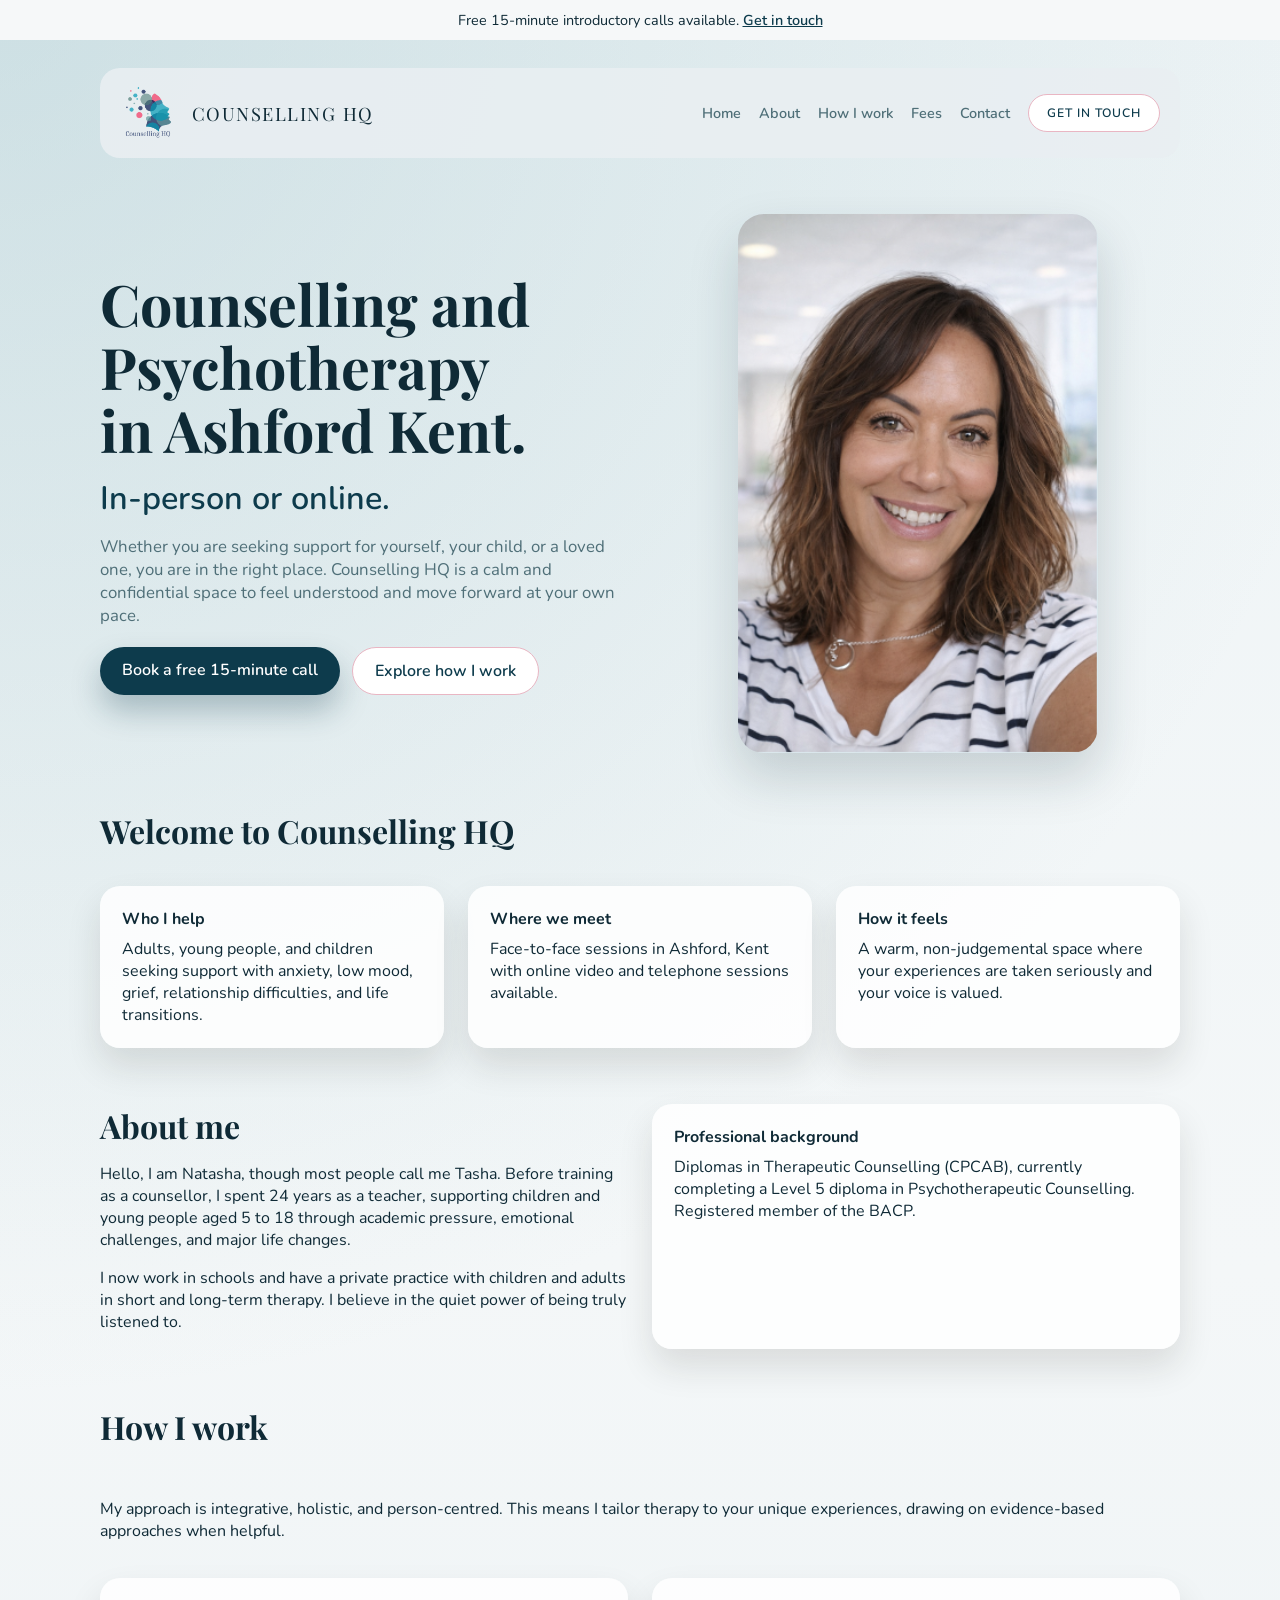
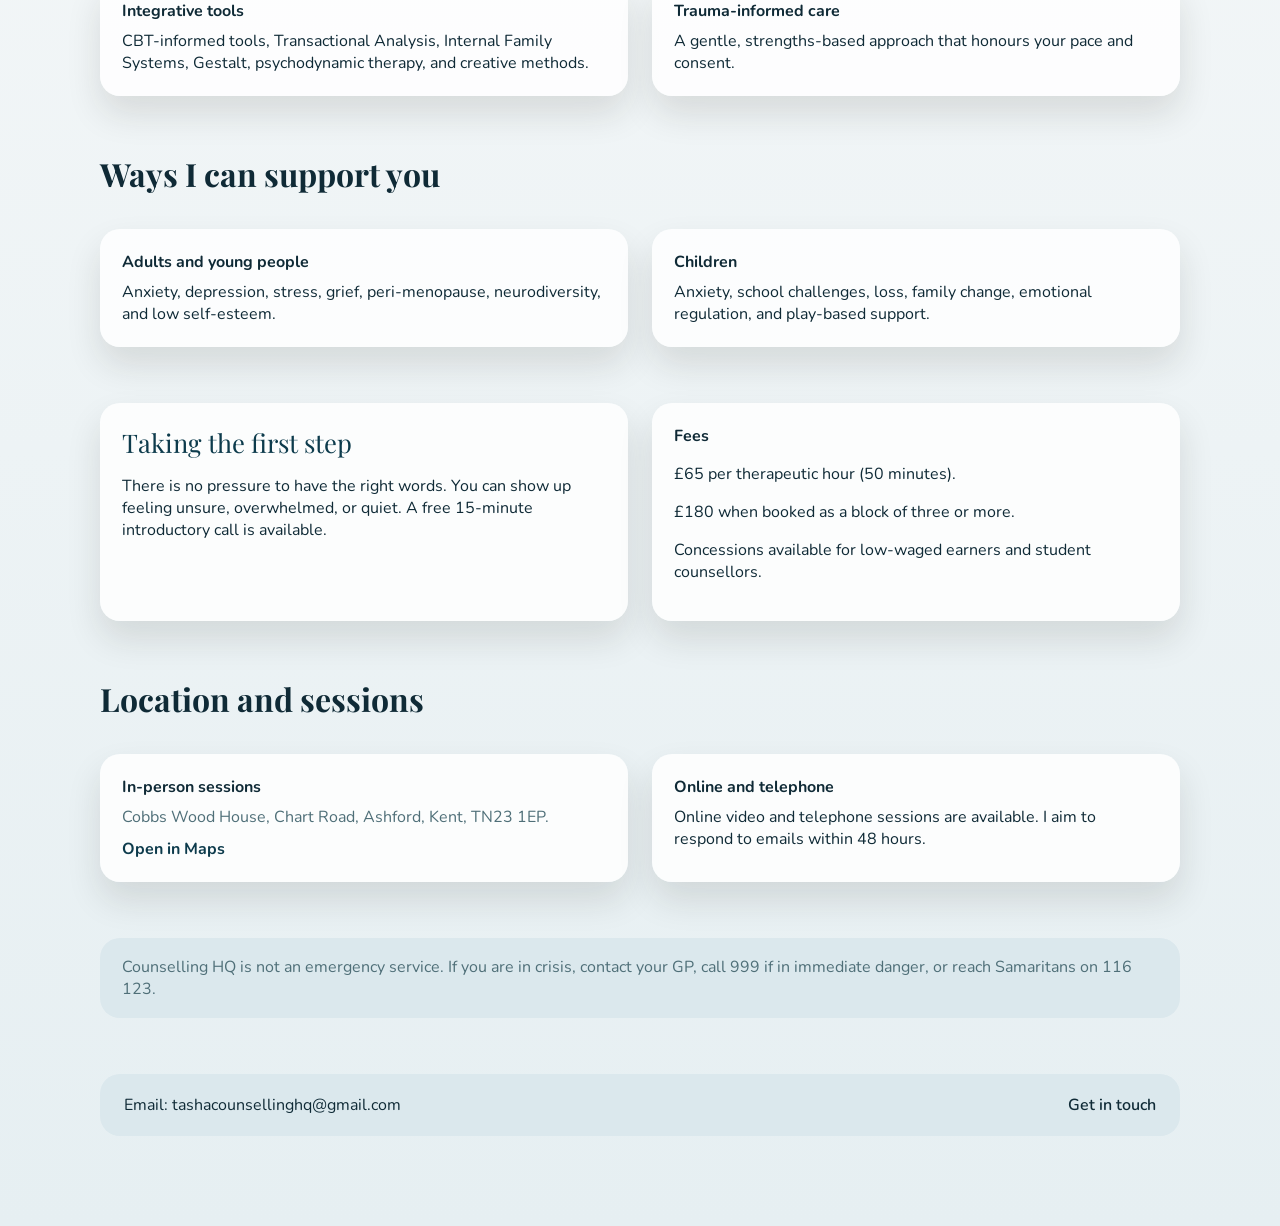
==== index.html @ dcfaa60e "title change" ====
<!doctype html>
<html lang="en">
  <head>
    <meta charset="utf-8" />
    <meta name="viewport" content="width=device-width, initial-scale=1" />
    <title>Counselling HQ</title>
    <link rel="preconnect" href="https://fonts.googleapis.com" />
    <link rel="preconnect" href="https://fonts.gstatic.com" crossorigin />
    <link
      href="https://fonts.googleapis.com/css2?family=Playfair+Display:wght@500;600;700&family=Nunito:wght@300;400;600&display=swap"
      rel="stylesheet"
    />
    <link rel="stylesheet" href="css/style.css" />
  </head>
  <body>
    <div class="announcement">
      <span data-content="announcement.text">Free 15-minute introductory calls available.</span>
      <a
        href="#contact"
        data-content="announcement.linkText"
        data-content-attr="href:announcement.linkHref"
      >
        Get in touch
      </a>
    </div>

    <main class="page">
      <header>
        <a class="logo" href="index.html">
          <img
            src="images/logoImage.png"
            alt="Counselling HQ logo"
            data-content-attr="alt:brand.logoAlt"
          />
          <span data-content="brand.name">Counselling HQ</span>
        </a>
        <nav>
          <a href="#home" data-content="nav.home">Home</a>
          <a href="#about" data-content="nav.about">About</a>
          <a href="#how" data-content="nav.how">How I work</a>
          <a href="#fees" data-content="nav.fees">Fees</a>
          <a href="#contact" data-content="nav.contact">Contact</a>
          <a class="button" href="#contact" data-content="nav.cta">Get in touch</a>
        </nav>
      </header>

      <section class="hero" id="home">
        <div>
          <h1 data-content="hero.title">Therapy and counselling in Ashford, Kent and online.</h1>
          <p class="hero-subtitle" data-content="hero.subtitle">In-person or online.</p>
          <p data-content="hero.body">
            Whether you are seeking support for yourself, your child, or a loved one, you are
            in the right place. Counselling HQ is a calm and confidential space to feel
            understood and move forward at your own pace.
          </p>
          <div class="hero-actions">
            <a
              class="primary"
              href="#contact"
              data-content="hero.primaryText"
              data-content-attr="href:hero.primaryHref"
            >
              Book a free 15-minute call
            </a>
            <a
              class="secondary"
              href="#how"
              data-content="hero.secondaryText"
              data-content-attr="href:hero.secondaryHref"
            >
              Explore how I work
            </a>
          </div>
        </div>
        <div
          class="hero-image"
          role="img"
          aria-label="Soft therapy portrait"
          data-content-attr="aria-label:hero.imageAria"
        ></div>
      </section>

      <section class="section" id="welcome">
        <h2 class="section-title" data-content="welcome.title">Welcome to Counselling HQ</h2>
        <div class="split">
          <div class="panel">
            <strong data-content="welcome.panel1Title">Who I help</strong>
            <span data-content="welcome.panel1Body">
              Adults, young people, and children seeking support with anxiety, low mood,
              grief, relationship difficulties, and life transitions.
            </span>
          </div>
          <div class="panel">
            <strong data-content="welcome.panel2Title">Where we meet</strong>
            <span data-content="welcome.panel2Body">
              Face-to-face sessions in Ashford, Kent with online video and telephone sessions
              available.
            </span>
          </div>
          <div class="panel">
            <strong data-content="welcome.panel3Title">How it feels</strong>
            <span data-content="welcome.panel3Body">
              A warm, non-judgemental space where your experiences are taken seriously and
              your voice is valued.
            </span>
          </div>
        </div>
      </section>

      <section class="section split" id="about">
        <div>
          <h2 class="section-title" data-content="about.title">About me</h2>
          <p data-content="about.body1">
            Hello, I am Natasha, though most people call me Tasha. Before training as a
            counsellor, I spent 24 years as a teacher, supporting children and young
            people aged 5 to 18 through academic pressure, emotional challenges, and major
            life changes.
          </p>
          <p data-content="about.body2">
            I now work in schools and have a private practice with children and adults in
            short and long-term therapy. I believe in the quiet power of being truly
            listened to.
          </p>
        </div>
        <div class="panel">
          <strong data-content="about.panelTitle">Professional background</strong>
          <span data-content="about.panelBody">
            Diplomas in Therapeutic Counselling (CPCAB), currently completing a Level 5
            diploma in Psychotherapeutic Counselling. Registered member of the BACP.
          </span>
        </div>
      </section>

      <section class="section" id="how">
        <h2 class="section-title" data-content="how.title">How I work</h2>
        <p data-content="how.body">
          My approach is integrative, holistic, and person-centred. This means I tailor
          therapy to your unique experiences, drawing on evidence-based approaches when
          helpful.
        </p>
        <div class="split">
          <div class="panel">
            <strong data-content="how.panel1Title">Integrative tools</strong>
            <span data-content="how.panel1Body">
              CBT-informed tools, Transactional Analysis, Internal Family Systems, Gestalt,
              psychodynamic therapy, and creative methods.
            </span>
          </div>
          <div class="panel">
            <strong data-content="how.panel2Title">Trauma-informed care</strong>
            <span data-content="how.panel2Body">
              A gentle, strengths-based approach that honours your pace and consent.
            </span>
          </div>
        </div>
      </section>

      <section class="section" id="support">
        <h2 class="section-title" data-content="support.title">Ways I can support you</h2>
        <div class="split">
          <div class="panel">
            <strong data-content="support.panel1Title">Adults and young people</strong>
            <span data-content="support.panel1Body">
              Anxiety, depression, stress, grief, peri-menopause, neurodiversity, and low
              self-esteem.
            </span>
          </div>
          <div class="panel">
            <strong data-content="support.panel2Title">Children</strong>
            <span data-content="support.panel2Body">
              Anxiety, school challenges, loss, family change, emotional regulation, and
              play-based support.
            </span>
          </div>
        </div>
      </section>

      <section class="section split" id="fees">
        <div class="panel">
          <span class="quote" data-content="fees.quote">Taking the first step</span>
          <p data-content="fees.body">
            There is no pressure to have the right words. You can show up feeling unsure,
            overwhelmed, or quiet. A free 15-minute introductory call is available.
          </p>
        </div>
        <div class="panel">
          <strong data-content="fees.panelTitle">Fees</strong>
          <p data-content="fees.line1">£65 per therapeutic hour (50 minutes).</p>
          <p data-content="fees.line2">£180 when booked as a block of three or more.</p>
          <p data-content="fees.line3">
            Concessions available for low-waged earners and student counsellors.
          </p>
        </div>
      </section>

      <section class="section" id="location">
        <h2 class="section-title" data-content="location.title">Location and sessions</h2>
        <div class="split">
          <div class="panel">
            <strong data-content="location.panel1Title">In-person sessions</strong>
            <p class="location-address" data-content="location.panel1Body">
              Cobbs Wood House, Chart Road, Ashford, Kent, TN23 1EP.
            </p>
            <a
              class="map-link"
              href="https://www.google.com/maps/search/?api=1&query=Cobbs%20Wood%20House%2C%20Chart%20Road%2C%20Ashford%2C%20Kent%2C%20TN23%201EP"
              target="_blank"
              rel="noopener noreferrer"
              data-content="location.panel1MapText"
              data-content-attr="href:location.panel1MapHref"
            >
              Open in Maps
            </a>
          </div>
          <div class="panel">
            <strong data-content="location.panel2Title">Online and telephone</strong>
            <span data-content="location.panel2Body">
              Online video and telephone sessions are available. I aim to respond to emails
              within 48 hours.
            </span>
          </div>
        </div>
      </section>

      <section class="note" data-content="note.body">
        Counselling HQ is not an emergency service. If you are in crisis, contact your GP,
        call 999 if in immediate danger, or reach Samaritans on 116 123.
      </section>

      <section class="cta-band" id="contact">
        <span>
          Email: <span data-content="contact.emailAddress">tashacounsellinghq@gmail.com</span>
        </span>
        <a
          href="mailto:tashacounsellinghq@gmail.com"
          data-content="contact.ctaText"
          data-content-attr="href:contact.emailHref"
        >
          Get in touch
        </a>
      </section>
    </main>
    <script src="js/content.js"></script>
  </body>
</html>
---- css/style.css ----
/* Theme tokens used across the page */
:root {
  color-scheme: light;
  --ink: #0f2a36;
  --muted: #4f6f78;
  --cream: #eef4f6;
  --sand: #dbe8ed;
  --olive: #0d3b4c;
  --stone: #9bc1c8;
  --blush: #e9b6c3;
  --shadow: 0 24px 50px rgba(15, 42, 54, 0.18);
  --radius: 26px;
}

/* Global box model reset */
* {
  box-sizing: border-box;
}

/* Base page typography and background treatment */
body {
  margin: 0;
  font-family: "Nunito", "Segoe UI", sans-serif;
  color: var(--ink);
  background:
    radial-gradient(circle at top left, rgba(155, 193, 200, 0.4), transparent 45%),
    linear-gradient(180deg, var(--cream) 0%, #f4f7f8 45%, #e6eff2 100%);
  min-height: 100vh;
}

/* Top announcement strip */
.announcement {
  background: #f6f8f9;
  color: var(--ink);
  text-align: center;
  padding: 10px 16px;
  font-size: 0.9rem;
}

/* Announcement link style */
.announcement a {
  color: var(--olive);
  text-decoration: underline;
  font-weight: 600;
}

/* Main content wrapper */
.page {
  max-width: 1120px;
  margin: 0 auto;
  padding: 28px 20px 90px;
  display: grid;
  gap: 56px;
}

/* Header layout */
header {
  display: flex;
  align-items: center;
  justify-content: space-between;
  gap: 18px;
  flex-wrap: wrap;
  background: rgba(233, 239, 242, 0.9);
  padding: 16px 20px;
  border-radius: 20px;
}

/* Brand mark and wordmark */
.logo {
  font-family: "Playfair Display", "Times New Roman", serif;
  letter-spacing: 0.08em;
  text-transform: uppercase;
  font-size: 1.15rem;
  text-decoration: none;
  color: var(--ink);
  display: inline-flex;
  align-items: center;
  gap: 14px;
}

/* Logo image sizing */
.logo img {
  width: 58px;
  height: 58px;
  object-fit: contain;
}

/* Primary nav links */
nav {
  display: flex;
  align-items: center;
  gap: 18px;
  flex-wrap: wrap;
}

/* Default nav item style */
nav a {
  text-decoration: none;
  color: var(--muted);
  font-weight: 600;
  font-size: 0.9rem;
}

/* Header CTA pill button */
.button {
  padding: 10px 18px;
  border-radius: 999px;
  border: 1.5px solid var(--blush);
  font-weight: 600;
  letter-spacing: 0.08em;
  text-transform: uppercase;
  font-size: 0.76rem;
  color: var(--olive);
  text-decoration: none;
  background: white;
}

/* Hero area: text and image split */
.hero {
  display: grid;
  gap: 32px;
  grid-template-columns: repeat(auto-fit, minmax(260px, 1fr));
  align-items: center;
}

/* Main hero heading */
.hero h1 {
  font-family: "Playfair Display", "Times New Roman", serif;
  font-size: clamp(2.4rem, 1.5rem + 2.6vw, 4rem);
  line-height: 1.1;
  max-width: 15ch;
  text-wrap: balance;
  margin: 0 0 16px;
}

/* Hero subtitle between heading and paragraph */
.hero p.hero-subtitle {
  margin: 0 0 14px;
  font-size: clamp(1.6rem, 1.3rem + 0.9vw, 2.1rem);
  font-weight: 600;
  color: var(--olive);
  line-height: 1.35;
}

/* Hero intro paragraph */
.hero p {
  margin: 0 0 20px;
  color: var(--muted);
  font-size: 1.05rem;
  max-width: 520px;
}

/* Hero button row */
.hero-actions {
  display: flex;
  flex-wrap: wrap;
  gap: 12px;
}

/* Shared hero button styling */
.hero-actions a {
  text-decoration: none;
  padding: 12px 22px;
  border-radius: 999px;
  font-weight: 600;
  transition: transform 0.2s ease;
}

/* Filled primary hero button */
.hero-actions .primary {
  background: var(--olive);
  color: white;
  box-shadow: 0 16px 30px rgba(13, 59, 76, 0.28);
}

/* Outlined secondary hero button */
.hero-actions .secondary {
  border: 1px solid var(--blush);
  color: var(--olive);
  background: white;
}

/* Hover lift for hero buttons */
.hero-actions a:hover {
  transform: translateY(-2px);
}

/* Hero image panel */
.hero-image {
  width: min(100%, clamp(250px, 34vw, 360px));
  aspect-ratio: 314 / 470;
  justify-self: center;
  border-radius: var(--radius);
  background-color: var(--sand);
  background-image: url("../images/tashaImage.png");
  background-position: center;
  background-size: contain;
  background-repeat: no-repeat;
  box-shadow: var(--shadow);
}

/* Shared section heading style */
.section-title {
  font-family: "Playfair Display", "Times New Roman", serif;
  font-size: 2rem;
  margin: 0 0 14px;
}

/* Vertical spacing for sections */
.section {
  display: grid;
  gap: 20px;
}

/* Responsive two/three column grid helper */
.split {
  display: grid;
  gap: 24px;
  grid-template-columns: repeat(auto-fit, minmax(240px, 1fr));
}

/* Content card style */
.panel {
  background: rgba(255, 255, 255, 0.85);
  border-radius: 20px;
  padding: 22px;
  box-shadow: 0 18px 35px rgba(36, 30, 25, 0.12);
}

/* Card heading spacing */
.panel strong {
  display: block;
  margin-bottom: 8px;
}

/* Address text in location panel */
.location-address {
  margin: 0 0 10px;
  color: var(--muted);
}

/* Click-to-map link for in-person address */
.map-link {
  display: inline-flex;
  align-items: center;
  gap: 6px;
  text-decoration: none;
  color: var(--olive);
  font-weight: 700;
}

.map-link:hover {
  text-decoration: underline;
}

/* Generic list style (available for future sections) */
.list {
  margin: 0;
  padding-left: 18px;
  color: var(--muted);
}

/* Pull-quote typography */
.quote {
  font-family: "Playfair Display", "Times New Roman", serif;
  font-size: 1.6rem;
  color: var(--olive);
}

/* Bottom contact call-to-action band */
.cta-band {
  background: var(--sand);
  border-radius: 20px;
  padding: 20px 24px;
  display: flex;
  align-items: center;
  justify-content: space-between;
  gap: 16px;
  flex-wrap: wrap;
}

/* Contact band link style */
.cta-band a {
  text-decoration: none;
  color: var(--ink);
  font-weight: 600;
}

/* Safety note block */
.note {
  background: var(--sand);
  padding: 18px 22px;
  border-radius: 20px;
  color: var(--muted);
}


/* Mobile layout tweaks */
@media (max-width: 720px) {
  header {
    flex-direction: column;
    align-items: flex-start;
  }

  nav {
    width: 100%;
    justify-content: space-between;
  }

  .hero-image {
    width: min(100%, 320px);
  }
}
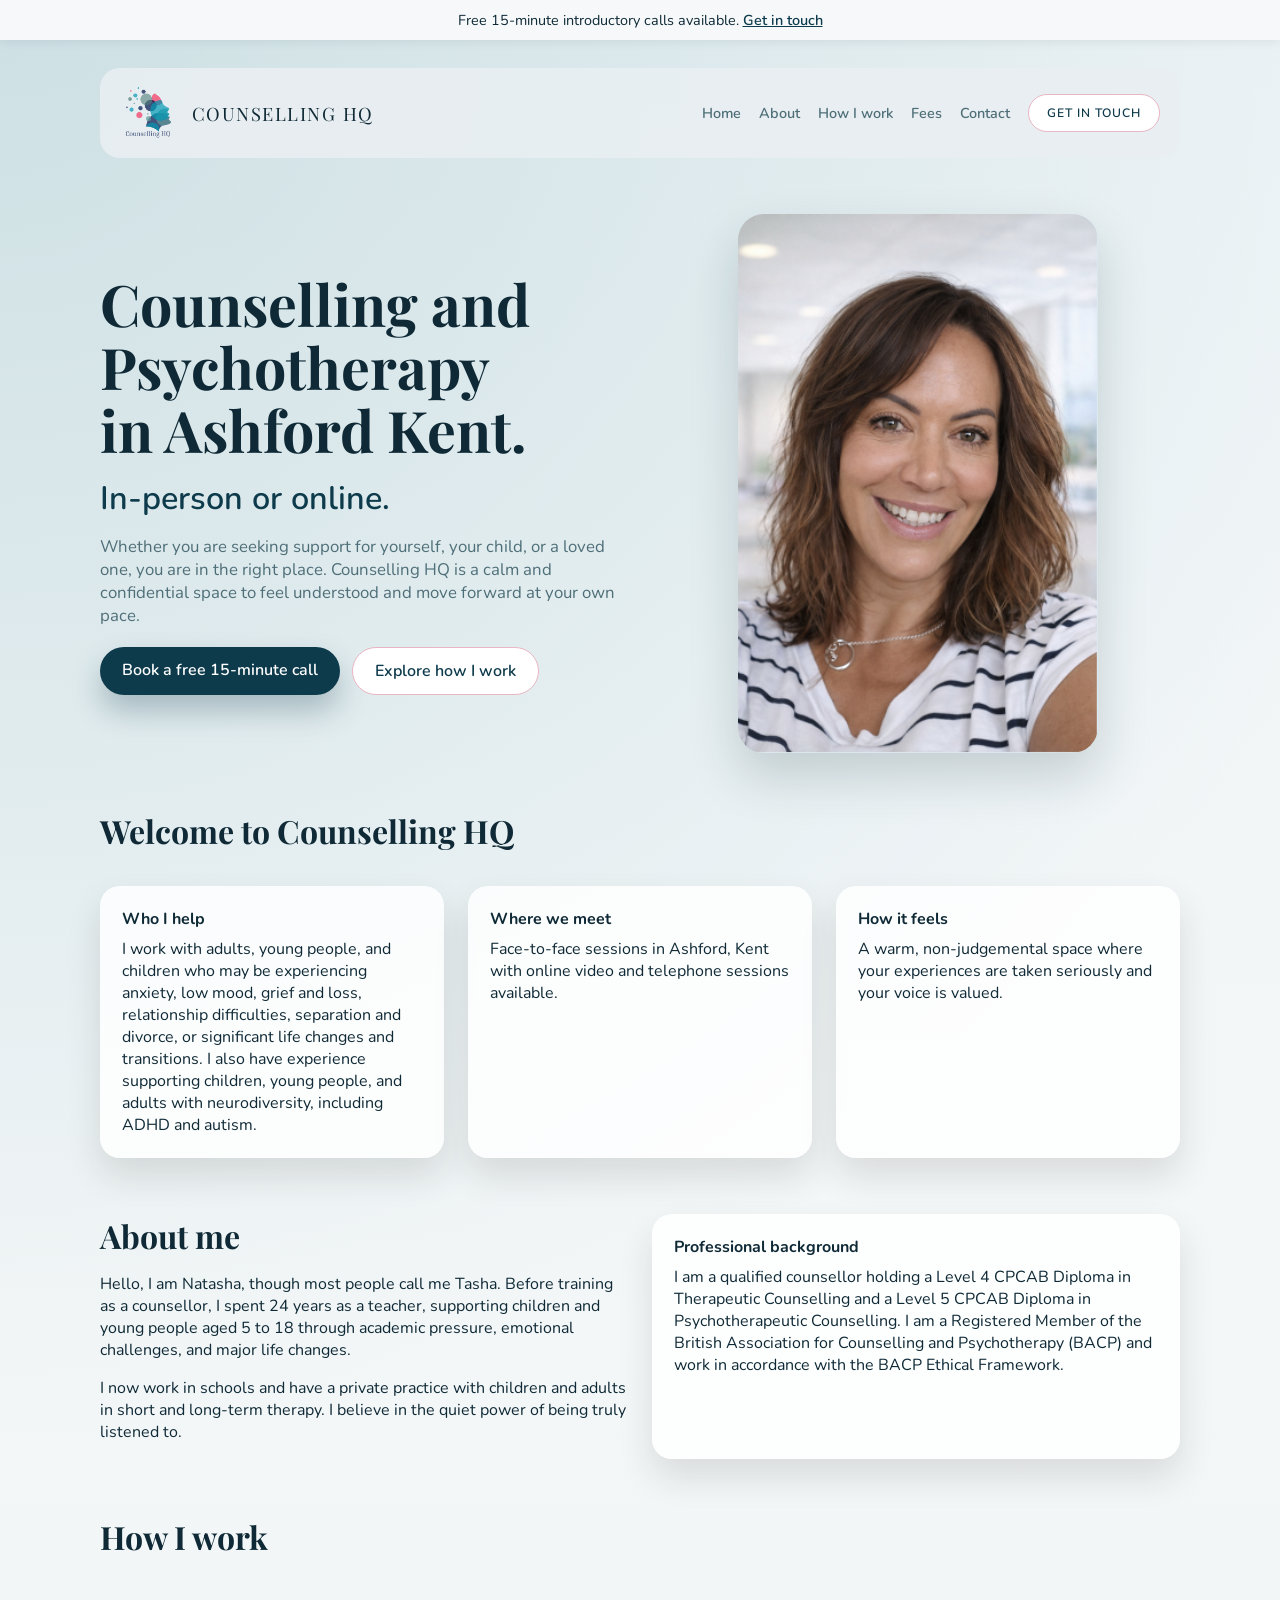
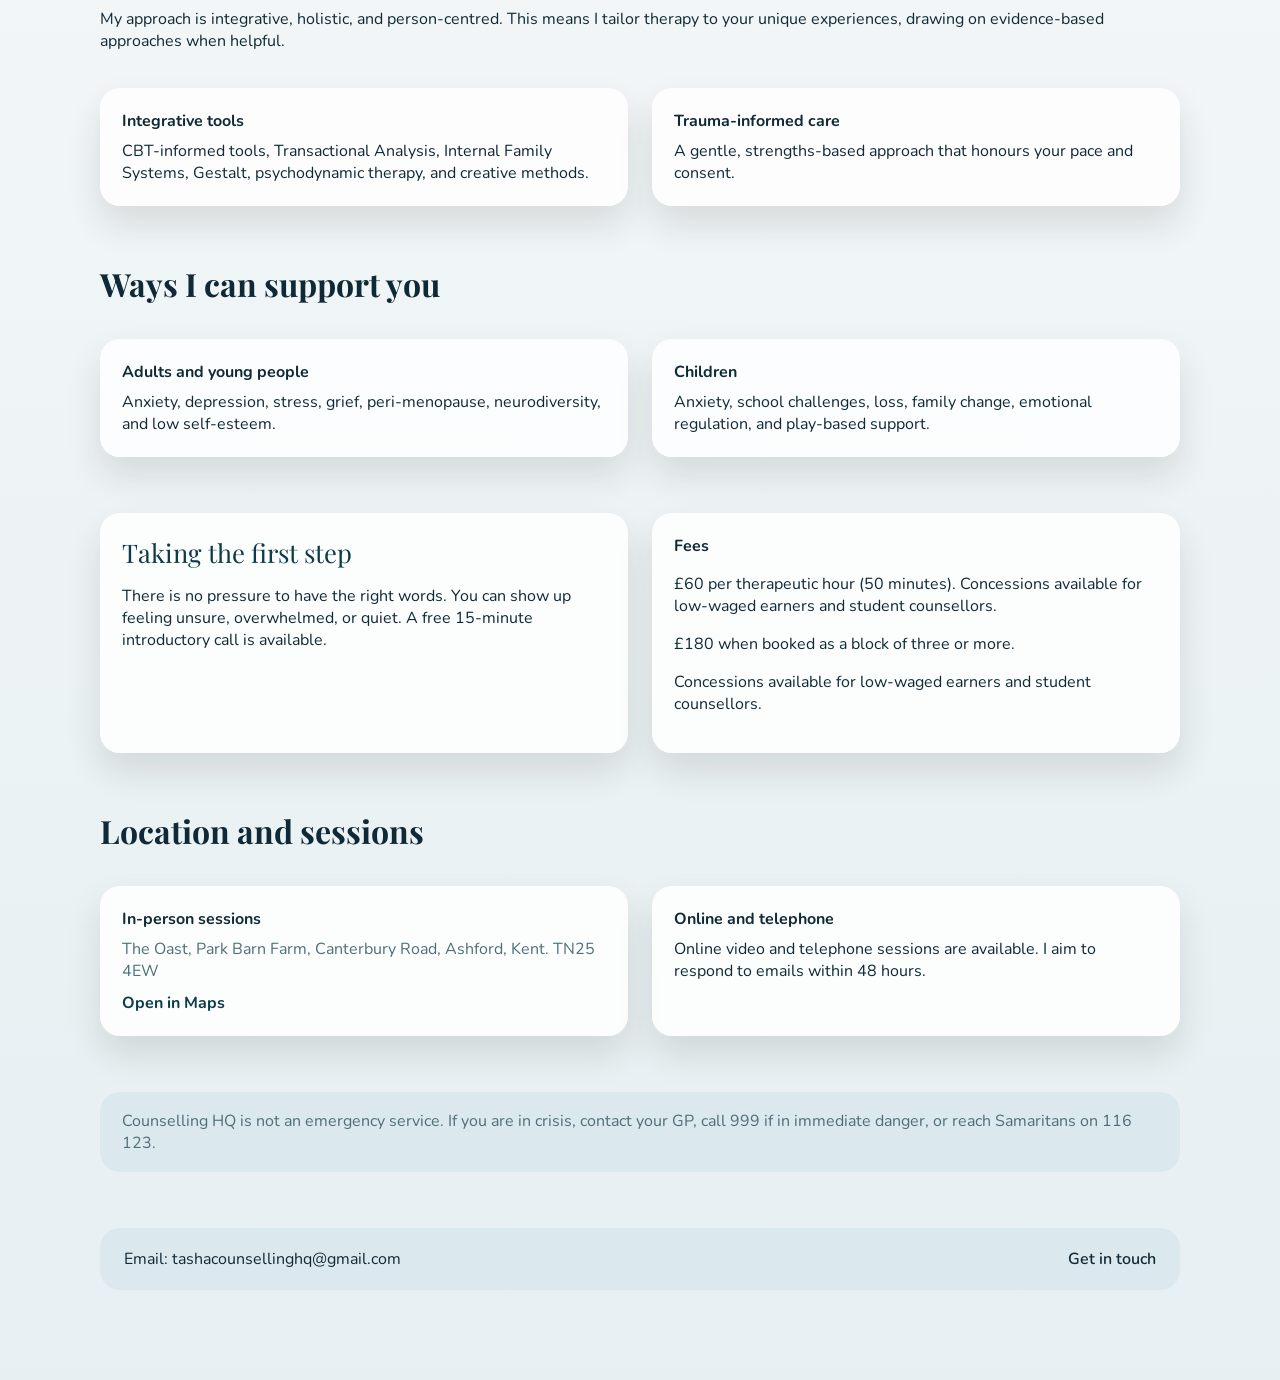
==== commit 58d02b5f: "location changed" ====
--- a/index.html
+++ b/index.html
@@ -6,6 +6,7 @@
     <title>Counselling HQ</title>
     <link rel="preconnect" href="https://fonts.googleapis.com" />
     <link rel="preconnect" href="https://fonts.gstatic.com" crossorigin />
+    <link rel="icon" type="image/jpg" href="images/tabLogo.png" />
     <link
       href="https://fonts.googleapis.com/css2?family=Playfair+Display:wght@500;600;700&family=Nunito:wght@300;400;600&display=swap"
       rel="stylesheet"
@@ -16,7 +17,7 @@
     <div class="announcement">
       <span data-content="announcement.text">Free 15-minute introductory calls available.</span>
       <a
-        href="#contact"
+        href="mailto:tashacounsellinghq@gmail.com"
         data-content="announcement.linkText"
         data-content-attr="href:announcement.linkHref"
       >
@@ -40,7 +41,12 @@
           <a href="#how" data-content="nav.how">How I work</a>
           <a href="#fees" data-content="nav.fees">Fees</a>
           <a href="#contact" data-content="nav.contact">Contact</a>
-          <a class="button" href="#contact" data-content="nav.cta">Get in touch</a>
+          <a
+            class="button"
+            href="mailto:tashacounsellinghq@gmail.com"
+            data-content="nav.cta"
+            data-content-attr="href:nav.ctaHref"
+          >Get in touch</a>
         </nav>
       </header>
 
@@ -199,11 +205,11 @@
           <div class="panel">
             <strong data-content="location.panel1Title">In-person sessions</strong>
             <p class="location-address" data-content="location.panel1Body">
-              Cobbs Wood House, Chart Road, Ashford, Kent, TN23 1EP.
+              The Oast, Park Barn Farm, Canterbury Road, Ashford, Kent. TN25 4EW
             </p>
             <a
               class="map-link"
-              href="https://www.google.com/maps/search/?api=1&query=Cobbs%20Wood%20House%2C%20Chart%20Road%2C%20Ashford%2C%20Kent%2C%20TN23%201EP"
+              href="https://www.google.com/maps/search/?api=1&query=The%20Oast%2C%20Park%20Barn%20Farm%2C%20Canterbury%20Road%2C%20Ashford%2C%20Kent%2C%20TN25%204EW"
               target="_blank"
               rel="noopener noreferrer"
               data-content="location.panel1MapText"
--- a/css/style.css
+++ b/css/style.css
@@ -30,11 +30,15 @@
 
 /* Top announcement strip */
 .announcement {
+  position: sticky;
+  top: 0;
+  z-index: 100;
   background: #f6f8f9;
   color: var(--ink);
   text-align: center;
   padding: 10px 16px;
   font-size: 0.9rem;
+  box-shadow: 0 2px 10px rgba(15, 42, 54, 0.08);
 }
 
 /* Announcement link style */
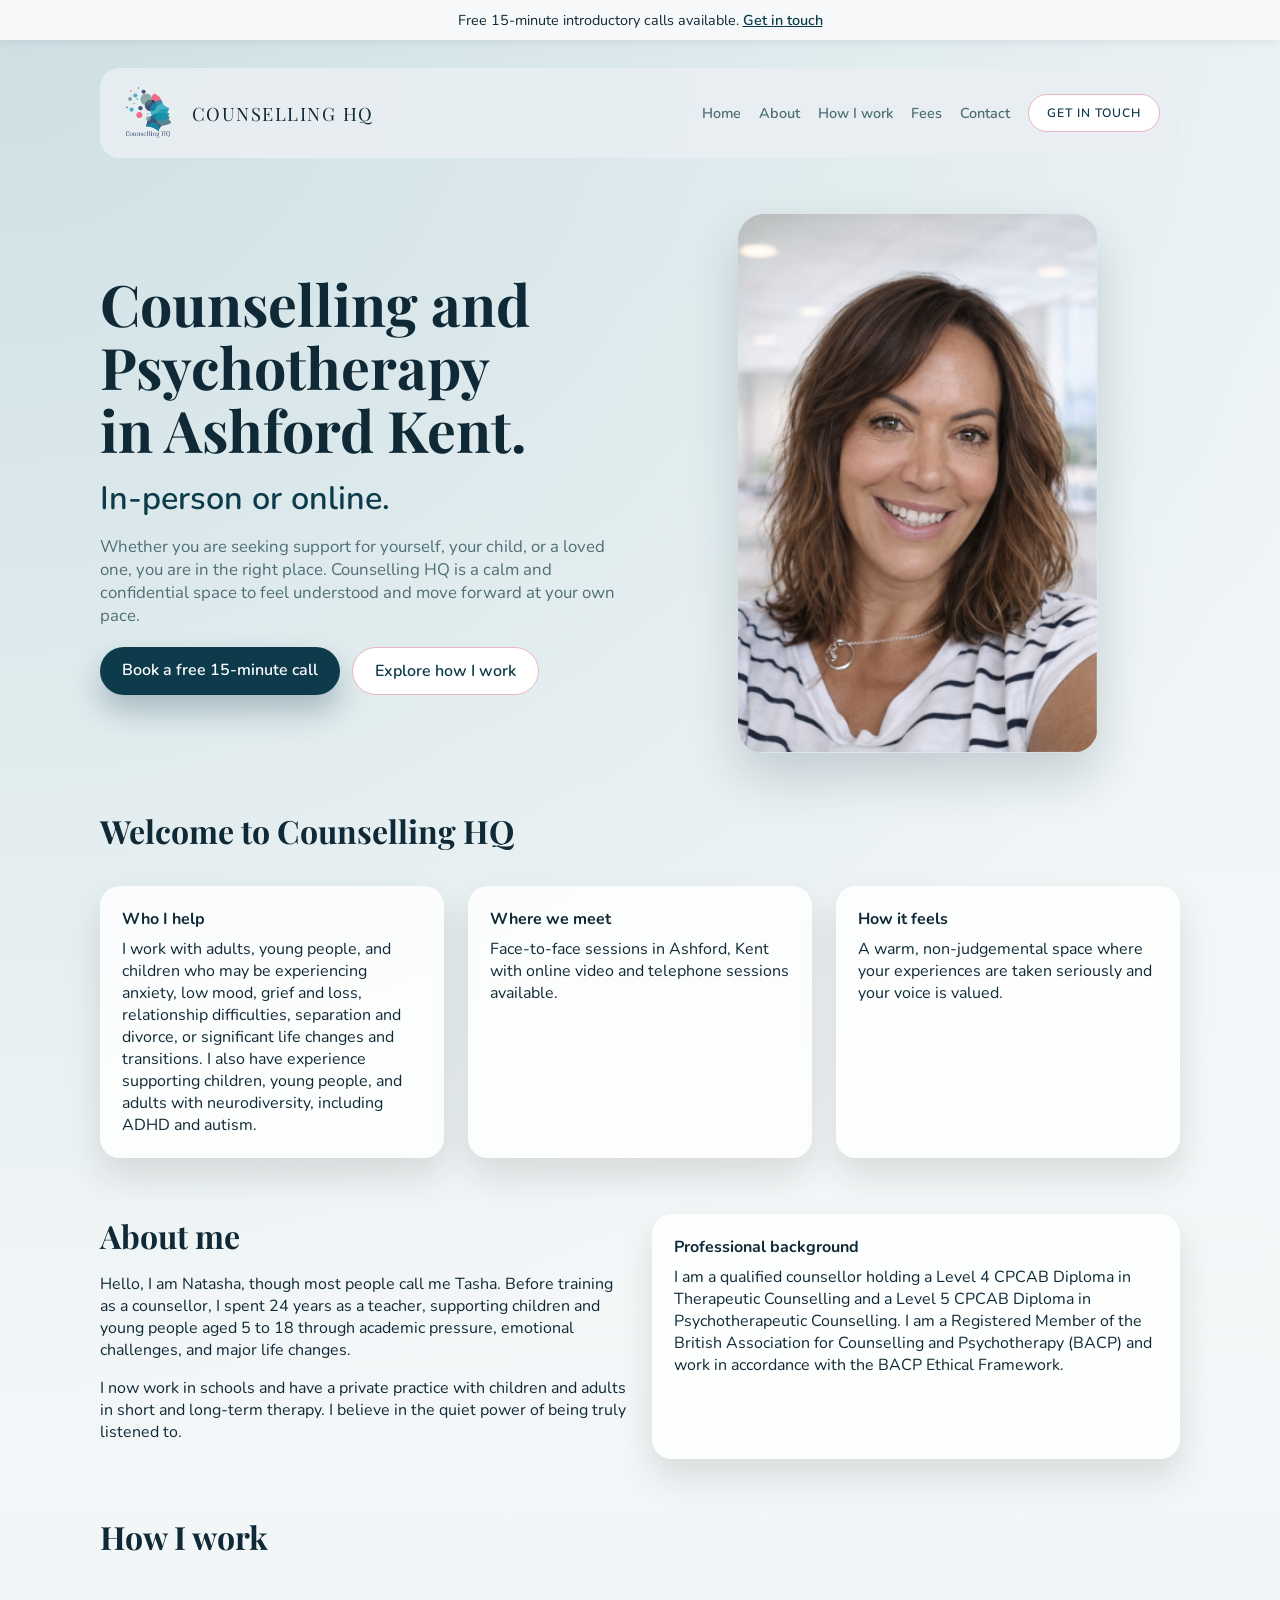
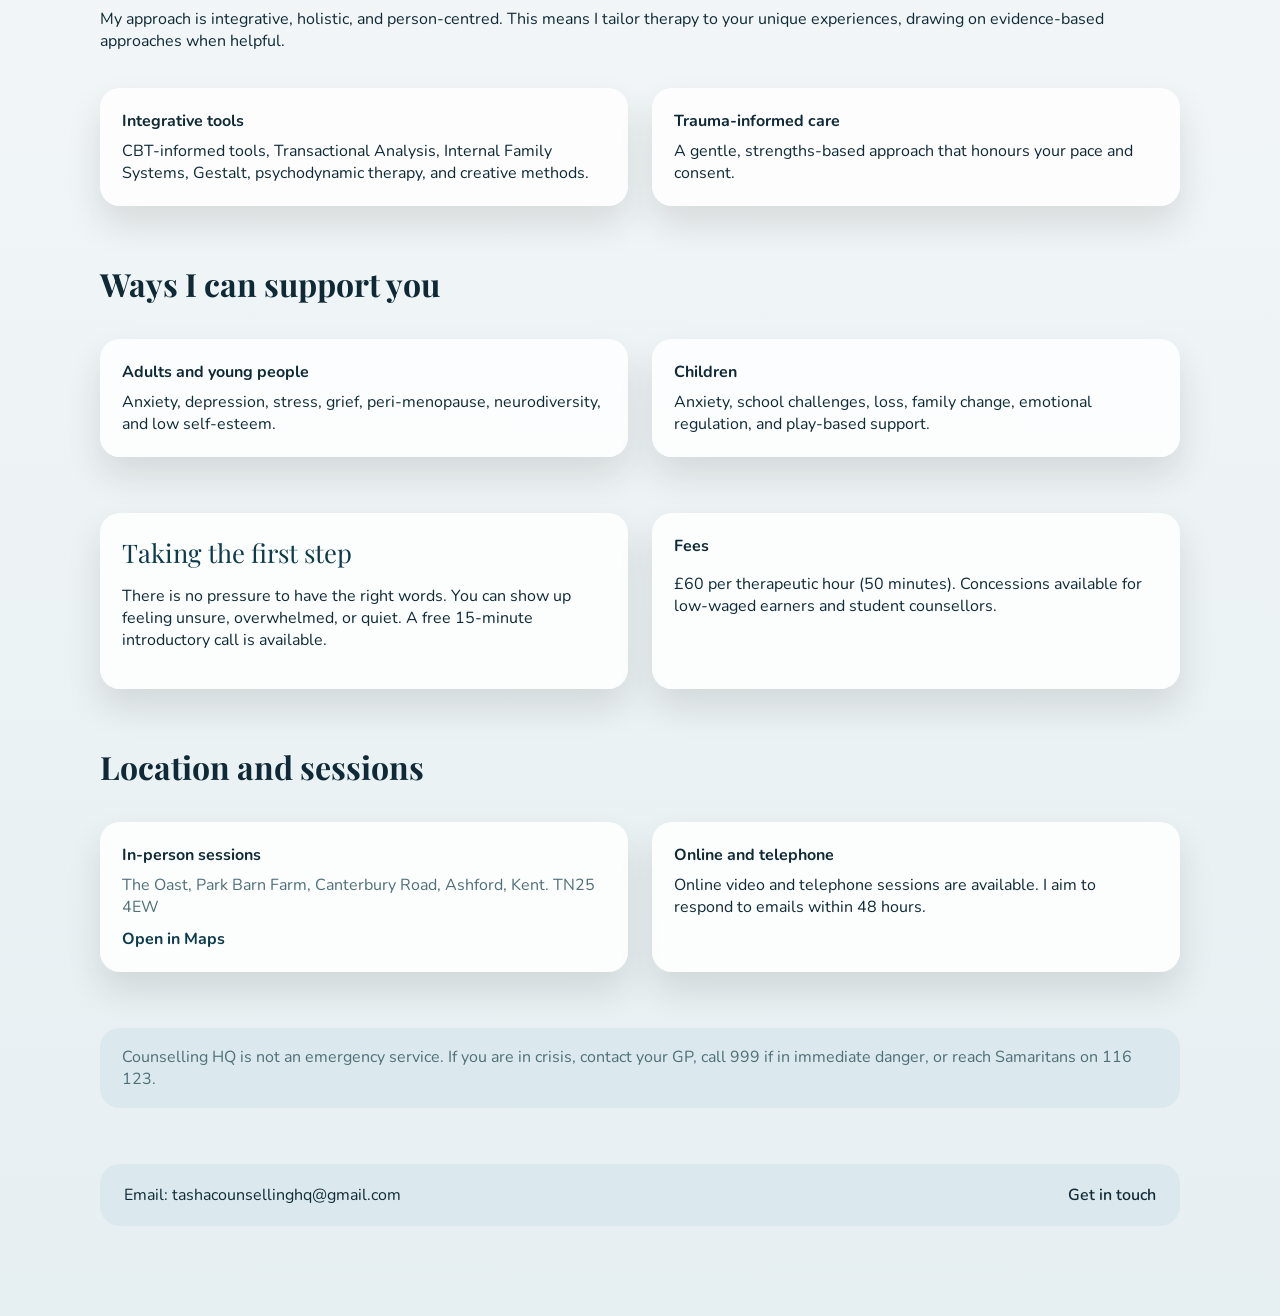
==== commit dd247239: "removed extra line in the fees section" ====
--- a/index.html
+++ b/index.html
@@ -192,9 +192,6 @@
         <div class="panel">
           <strong data-content="fees.panelTitle">Fees</strong>
           <p data-content="fees.line1">£65 per therapeutic hour (50 minutes).</p>
-          <p data-content="fees.line2">£180 when booked as a block of three or more.</p>
-          <p data-content="fees.line3">
-            Concessions available for low-waged earners and student counsellors.
           </p>
         </div>
       </section>
